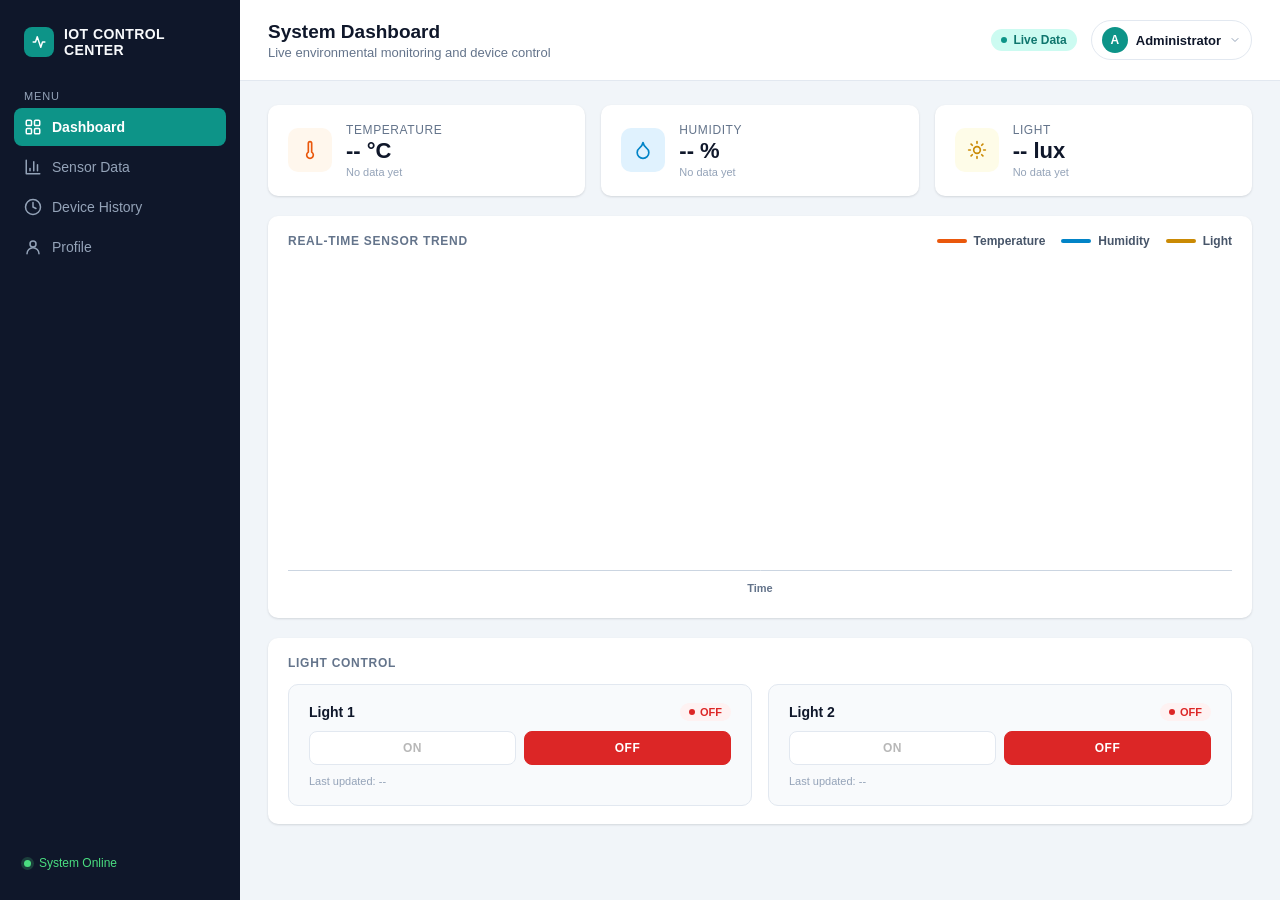
==== frontend/html/dashboard.html @ e50eae49 "Upload complete IoT project" ====
<!DOCTYPE html>
<html lang="en">
<head>
<meta charset="UTF-8" />
<meta name="viewport" content="width=device-width, initial-scale=1.0" />
<title>Dashboard - IoT Control Center</title>
<link rel="stylesheet" href="../css/app.css" />
<link rel="stylesheet" href="../css/dashboard.css" />
</head>
<body>
<div class="app-shell">

  <aside class="sidebar">
    <div class="sidebar-logo"><span class="logo-mark"><svg viewBox="0 0 24 24" fill="none" stroke-width="2.5" stroke-linecap="round" stroke-linejoin="round"><path d="M22 12h-4l-3 9L9 3l-3 9H2"/></svg></span> IOT CONTROL CENTER</div>
    <div class="sidebar-section-label">Menu</div>
    <nav class="sidebar-nav" aria-label="Main navigation">
      <a href="dashboard.html" class="active" aria-current="page"><span class="icon"><svg viewBox="0 0 24 24" fill="none" stroke-width="2" stroke-linecap="round" stroke-linejoin="round"><rect width="7" height="7" x="3" y="3" rx="1.5"/><rect width="7" height="7" x="14" y="3" rx="1.5"/><rect width="7" height="7" x="14" y="14" rx="1.5"/><rect width="7" height="7" x="3" y="14" rx="1.5"/></svg></span> Dashboard</a>
      <a href="sensor-history.html"><span class="icon"><svg viewBox="0 0 24 24" fill="none" stroke-width="2" stroke-linecap="round" stroke-linejoin="round"><path d="M3 3v18h18"/><path d="M18 17V9"/><path d="M13 17V5"/><path d="M8 17v-3"/></svg></span> Sensor Data</a>
      <a href="device-history.html"><span class="icon"><svg viewBox="0 0 24 24" fill="none" stroke-width="2" stroke-linecap="round" stroke-linejoin="round"><circle cx="12" cy="12" r="10"/><polyline points="12 6 12 12 16 14"/></svg></span> Device History</a>
      <a href="profile.html"><span class="icon"><svg viewBox="0 0 24 24" fill="none" stroke-width="2" stroke-linecap="round" stroke-linejoin="round"><circle cx="12" cy="8" r="4"/><path d="M4 21a8 8 0 0 1 16 0"/></svg></span> Profile</a>
    </nav>
    <div class="sidebar-footer"><span class="dot"></span> System Online</div>
  </aside>

  <div class="main">
    <div class="topbar">
      <div>
        <h1>System Dashboard</h1>
        <p class="subtitle">Live environmental monitoring and device control</p>
      </div>
      <div class="topbar-right">
        <span class="live-badge"><span class="dot"></span> Live Data</span>
        <div class="user-menu-wrap">
          <button type="button" class="user-chip" id="user-chip" aria-expanded="false" aria-controls="user-menu">
          <span class="user-avatar" aria-hidden="true">A</span>
          <span class="user-name">Administrator</span>
          <span class="chevron"><svg viewBox="0 0 24 24" fill="none" stroke-width="2" stroke-linecap="round" stroke-linejoin="round"><path d="m6 9 6 6 6-6"/></svg></span>
          </button>
          <div class="user-menu" id="user-menu">
            <button type="button" id="logout-btn" class="logout-action">Logout</button>
          </div>
        </div>
      </div>
    </div>

    <main class="content">

      <div class="sensor-grid">
        <div class="card sensor-card">
          <div class="sensor-icon temp"><svg viewBox="0 0 24 24" fill="none" stroke-width="2" stroke-linecap="round" stroke-linejoin="round"><path d="M14 4v10.54a4 4 0 1 1-4 0V4a2 2 0 0 1 4 0Z"/></svg></div>
          <div>
            <div class="sensor-label">Temperature</div>
            <div class="sensor-value"><span id="temp-value">--</span> °C</div>
            <div class="sensor-updated" id="temp-updated">No data yet</div>
          </div>
        </div>
        <div class="card sensor-card">
          <div class="sensor-icon humidity"><svg viewBox="0 0 24 24" fill="none" stroke-width="2" stroke-linecap="round" stroke-linejoin="round"><path d="M12 22a7 7 0 0 0 7-7c0-2-1-3.9-3-5.5s-3.5-4-4-6.5c-.5 2.5-2 4.9-4 6.5C6 11.1 5 13 5 15a7 7 0 0 0 7 7z"/></svg></div>
          <div>
            <div class="sensor-label">Humidity</div>
            <div class="sensor-value"><span id="humidity-value">--</span> %</div>
            <div class="sensor-updated" id="humidity-updated">No data yet</div>
          </div>
        </div>
        <div class="card sensor-card">
          <div class="sensor-icon light"><svg viewBox="0 0 24 24" fill="none" stroke-width="2" stroke-linecap="round" stroke-linejoin="round"><circle cx="12" cy="12" r="4"/><path d="M12 2v2"/><path d="M12 20v2"/><path d="m4.93 4.93 1.41 1.41"/><path d="m17.66 17.66 1.41 1.41"/><path d="M2 12h2"/><path d="M20 12h2"/><path d="m6.34 17.66-1.41 1.41"/><path d="m19.07 4.93-1.41 1.41"/></svg></div>
          <div>
            <div class="sensor-label">Light</div>
            <div class="sensor-value"><span id="light-value">--</span> lux</div>
            <div class="sensor-updated" id="light-updated">No data yet</div>
          </div>
        </div>
      </div>

      <div class="card chart-card">
        <div class="chart-head">
          <div class="section-title">Real-time Sensor Trend</div>
          <div class="chart-legend" aria-label="Chart legend">
            <div class="chart-legend-item">
              <span class="chart-legend-line temp"></span>
              <span>Temperature</span>
            </div>
            <div class="chart-legend-item">
              <span class="chart-legend-line humidity"></span>
              <span>Humidity</span>
            </div>
            <div class="chart-legend-item">
              <span class="chart-legend-line light"></span>
              <span>Light</span>
            </div>
          </div>
        </div>
        <div class="chart-wrap">
          <canvas id="trend-chart" role="img" aria-label="Temperature, Humidity, and Light trend over time"></canvas>
        </div>
      </div>

      <div class="card">
        <div class="section-title">Light Control</div>
        <div class="light-grid">
          <div class="card light-card" id="light-1-card" data-status="OFF">
            <div class="light-card-head">
              <span class="light-name">Light 1</span>
              <span class="status-pill off" role="status" aria-live="polite"><span class="dot"></span><span class="status-text">OFF</span></span>
            </div>
            <div class="toggle-row">
              <button type="button" class="toggle-btn on-btn" disabled>ON</button>
              <button type="button" class="toggle-btn off-btn is-active" disabled>OFF</button>
            </div>
            <div class="light-updated">Last updated: --</div>
          </div>

          <div class="card light-card" id="light-2-card" data-status="OFF">
            <div class="light-card-head">
              <span class="light-name">Light 2</span>
              <span class="status-pill off" role="status" aria-live="polite"><span class="dot"></span><span class="status-text">OFF</span></span>
            </div>
            <div class="toggle-row">
              <button type="button" class="toggle-btn on-btn" disabled>ON</button>
              <button type="button" class="toggle-btn off-btn is-active" disabled>OFF</button>
            </div>
            <div class="light-updated">Last updated: --</div>
          </div>
        </div>
      </div>

    </main>
  </div>
</div>


<script src="../js/api.js"></script>
<script src="../js/app.js"></script>
<script src="../vendor/chart.umd.min.js"></script>
<script src="../js/dashboard.js"></script>
</body>
</html>
---- frontend/css/app.css ----
/* Shared shell for Dashboard, Sensor Data, Device History, and Profile. */

:root {
  --sidebar-bg: #0f172a;
  --sidebar-bg-hover: #1e293b;
  --sidebar-text: #94a3b8;
  --sidebar-text-active: #f8fafc;
  --accent: #0d9488;
  --accent-dark: #0f766e;
  --accent-soft: #ccfbf1;
  --on: #16a34a;
  --off: #dc2626;
  --loading: #d97706;
  --bg-page: #f1f5f9;
  --bg-card: #ffffff;
  --border: #e2e8f0;
  --text-main: #0f172a;
  --text-muted: #64748b;
  --radius: 10px;
  --shadow-card: 0 1px 3px rgba(15, 23, 42, 0.08), 0 1px 2px rgba(15, 23, 42, 0.06);
  --shadow-elevated: 0 10px 30px rgba(15, 23, 42, 0.12);
}

* {
  box-sizing: border-box;
}

html {
  min-width: 1024px;
}

body {
  margin: 0;
  font-family: -apple-system, BlinkMacSystemFont, "Segoe UI", sans-serif;
  background: var(--bg-page);
  color: var(--text-main);
  -webkit-font-smoothing: antialiased;
}

svg {
  display: block;
}

.icon svg,
.logo-mark svg,
.chevron svg {
  width: 1em;
  height: 1em;
  stroke: currentColor;
}

/* App layout */
.app-shell {
  display: flex;
  min-height: 100vh;
}

.sidebar {
  width: 240px;
  flex-shrink: 0;
  display: flex;
  flex-direction: column;
  padding: 20px 14px;
  background: var(--sidebar-bg);
  color: var(--sidebar-text);
}

.sidebar-logo {
  display: flex;
  align-items: center;
  gap: 10px;
  padding: 6px 10px 22px;
  color: var(--sidebar-text-active);
  font-size: 14px;
  font-weight: 700;
  letter-spacing: 0.03em;
}

.logo-mark {
  display: inline-flex;
  align-items: center;
  justify-content: center;
  flex-shrink: 0;
  width: 30px;
  height: 30px;
  border-radius: 8px;
  background: var(--accent);
  color: #fff;
}

.sidebar-section-label {
  padding: 10px 10px 6px;
  color: var(--sidebar-text);
  font-size: 11px;
  letter-spacing: 0.08em;
  text-transform: uppercase;
}

.sidebar-nav {
  display: flex;
  flex-direction: column;
  gap: 2px;
}

.sidebar-nav a {
  display: flex;
  align-items: center;
  gap: 10px;
  padding: 10px;
  border-radius: 8px;
  color: var(--sidebar-text);
  font-size: 14px;
  text-decoration: none;
  transition: background 0.15s, color 0.15s;
}

.sidebar-nav a:hover {
  background: var(--sidebar-bg-hover);
  color: var(--sidebar-text-active);
}

.sidebar-nav a.active {
  background: var(--accent);
  color: #fff;
  font-weight: 600;
}

.sidebar-nav .icon {
  width: 18px;
  flex-shrink: 0;
  font-size: 18px;
}

.sidebar-footer {
  display: flex;
  align-items: center;
  gap: 8px;
  margin-top: auto;
  padding: 10px;
  color: #4ade80;
  font-size: 12px;
}

.sidebar-footer .dot {
  width: 7px;
  height: 7px;
  border-radius: 50%;
  background: #4ade80;
  box-shadow: 0 0 0 3px rgba(74, 222, 128, 0.2);
}

.main {
  flex: 1;
  min-width: 0;
  display: flex;
  flex-direction: column;
}

.topbar {
  display: flex;
  align-items: center;
  justify-content: space-between;
  padding: 20px 28px;
  background: var(--bg-card);
  border-bottom: 1px solid var(--border);
}

.topbar h1 {
  margin: 0 0 2px;
  font-size: 19px;
}

.topbar .subtitle {
  margin: 0;
  color: var(--text-muted);
  font-size: 13px;
}

.topbar-right {
  display: flex;
  align-items: center;
  gap: 14px;
}

.content {
  flex: 1;
  padding: 24px 28px;
}

/* Account menu */
.user-menu-wrap {
  position: relative;
}

.user-chip {
  display: flex;
  align-items: center;
  gap: 8px;
  padding: 6px 10px;
  border: 1px solid var(--border);
  border-radius: 999px;
  background: #fff;
  color: var(--text-main);
  font: inherit;
  cursor: pointer;
}

.user-chip:hover {
  background: #f8fafc;
}

.user-avatar {
  display: flex;
  align-items: center;
  justify-content: center;
  width: 26px;
  height: 26px;
  border-radius: 50%;
  background: var(--accent);
  color: #fff;
  font-size: 12px;
  font-weight: 700;
}

.user-name {
  font-size: 13px;
  font-weight: 600;
}

.chevron {
  display: flex;
  align-items: center;
  color: #94a3b8;
  font-size: 12px;
}

.user-menu {
  position: absolute;
  top: calc(100% + 8px);
  right: 0;
  z-index: 20;
  display: none;
  min-width: 140px;
  overflow: hidden;
  border: 1px solid var(--border);
  border-radius: 8px;
  background: #fff;
  box-shadow: var(--shadow-elevated);
}

.user-menu.open {
  display: block;
}

.user-menu button {
  display: block;
  width: 100%;
  padding: 10px 14px;
  border: 0;
  background: transparent;
  color: var(--text-main);
  font: inherit;
  font-size: 13px;
  text-align: left;
  text-decoration: none;
  cursor: pointer;
}

.user-menu button:hover {
  background: #f8fafc;
}

.user-menu .logout-action {
  color: var(--off);
}

.user-menu .logout-action:hover {
  background: #fef2f2;
}

/* Reusable card and status styles */
.card {
  padding: 18px 20px;
  border-radius: var(--radius);
  background: var(--bg-card);
  box-shadow: var(--shadow-card);
}

.status-pill {
  display: inline-flex;
  align-items: center;
  gap: 5px;
  padding: 3px 9px;
  border-radius: 999px;
  font-size: 11px;
  font-weight: 700;
  text-transform: uppercase;
}

.status-pill .dot {
  width: 6px;
  height: 6px;
  border-radius: 50%;
}

.status-pill.on {
  background: #f0fdf4;
  color: var(--on);
}

.status-pill.on .dot {
  background: var(--on);
}

.status-pill.off {
  background: #fef2f2;
  color: var(--off);
}

.status-pill.off .dot {
  background: var(--off);
}

.status-pill.loading {
  background: #fffbeb;
  color: var(--loading);
}

.status-pill.loading .dot {
  background: var(--loading);
  animation: pulse 1s infinite;
}

@keyframes pulse {
  50% {
    opacity: 0.3;
  }
}

a:focus-visible,
button:focus-visible {
  outline: 3px solid var(--accent);
  outline-offset: 3px;
}

@media (prefers-reduced-motion: reduce) {
  .status-pill.loading .dot {
    animation: none;
  }
}
---- frontend/css/dashboard.css ----
/* Dashboard page-specific styles. */

:root {
  --temp: #ea580c;
  --humidity: #0284c7;
  --light: #ca8a04;
}

.section-title {
  margin: 0 0 14px;
  color: var(--text-muted);
  font-size: 12px;
  font-weight: 700;
  letter-spacing: 0.06em;
  text-transform: uppercase;
}

.live-badge {
  display: inline-flex;
  align-items: center;
  gap: 6px;
  padding: 4px 10px;
  border-radius: 999px;
  background: var(--accent-soft);
  color: var(--accent-dark);
  font-size: 12px;
  font-weight: 600;
}

.live-badge .dot {
  width: 6px;
  height: 6px;
  border-radius: 50%;
  background: var(--accent);
}

.sensor-grid {
  display: grid;
  grid-template-columns: repeat(3, minmax(0, 1fr));
  gap: 16px;
  margin-bottom: 20px;
}

.sensor-card {
  display: flex;
  align-items: center;
  gap: 14px;
}

.sensor-icon {
  display: flex;
  align-items: center;
  justify-content: center;
  width: 44px;
  height: 44px;
  flex-shrink: 0;
  border-radius: 10px;
}

.sensor-icon svg {
  width: 20px;
  height: 20px;
  stroke: currentColor;
}

.sensor-icon.temp {
  background: #fff7ed;
  color: var(--temp);
}

.sensor-icon.humidity {
  background: #e0f2fe;
  color: var(--humidity);
}

.sensor-icon.light {
  background: #fefce8;
  color: var(--light);
}

.sensor-label {
  color: var(--text-muted);
  font-size: 12px;
  letter-spacing: 0.05em;
  text-transform: uppercase;
}

.sensor-value {
  font-size: 22px;
  font-weight: 700;
  line-height: 1.3;
}

.sensor-updated {
  color: #94a3b8;
  font-size: 11px;
}

.chart-card {
  margin-bottom: 20px;
}

.chart-head {
  display: flex;
  align-items: center;
  justify-content: space-between;
  gap: 18px;
  margin-bottom: 12px;
}

.chart-head .section-title {
  margin: 0;
}

.chart-legend {
  display: flex;
  align-items: center;
  flex-wrap: wrap;
  gap: 16px;
}

.chart-legend-item {
  display: inline-flex;
  align-items: center;
  gap: 7px;
  color: #475569;
  font-size: 12px;
  font-weight: 600;
}

.chart-legend-line {
  display: inline-block;
  width: 30px;
  height: 4px;
  flex-shrink: 0;
  border-radius: 999px;
}

.chart-legend-line.temp {
  background: var(--temp);
}

.chart-legend-line.humidity {
  background: var(--humidity);
}

.chart-legend-line.light {
  background: var(--light);
}

.chart-wrap {
  position: relative;
  height: 340px;
}

.light-grid {
  display: grid;
  grid-template-columns: repeat(2, minmax(0, 1fr));
  gap: 16px;
}

.light-card {
  display: flex;
  flex-direction: column;
  gap: 10px;
  border: 1px solid var(--border);
  background: #f8fafc;
  box-shadow: none;
}

.light-card-head {
  display: flex;
  align-items: center;
  justify-content: space-between;
}

.light-name {
  font-size: 14px;
  font-weight: 600;
}

.toggle-row {
  display: flex;
  gap: 8px;
}

.toggle-btn {
  flex: 1;
  padding: 9px 0;
  border: 1px solid var(--border);
  border-radius: 8px;
  background: #fff;
  font-size: 12px;
  font-weight: 700;
  letter-spacing: 0.04em;
  cursor: pointer;
}

.toggle-btn:disabled {
  opacity: 1;
  cursor: not-allowed;
}

.light-card[aria-busy="true"] .toggle-btn {
  opacity: 0.5;
}

.toggle-btn.on-btn.is-active {
  border-color: var(--on);
  background: var(--on);
  color: #fff;
}

.toggle-btn.off-btn.is-active {
  border-color: var(--off);
  background: var(--off);
  color: #fff;
}

.light-updated {
  color: #94a3b8;
  font-size: 11px;
}
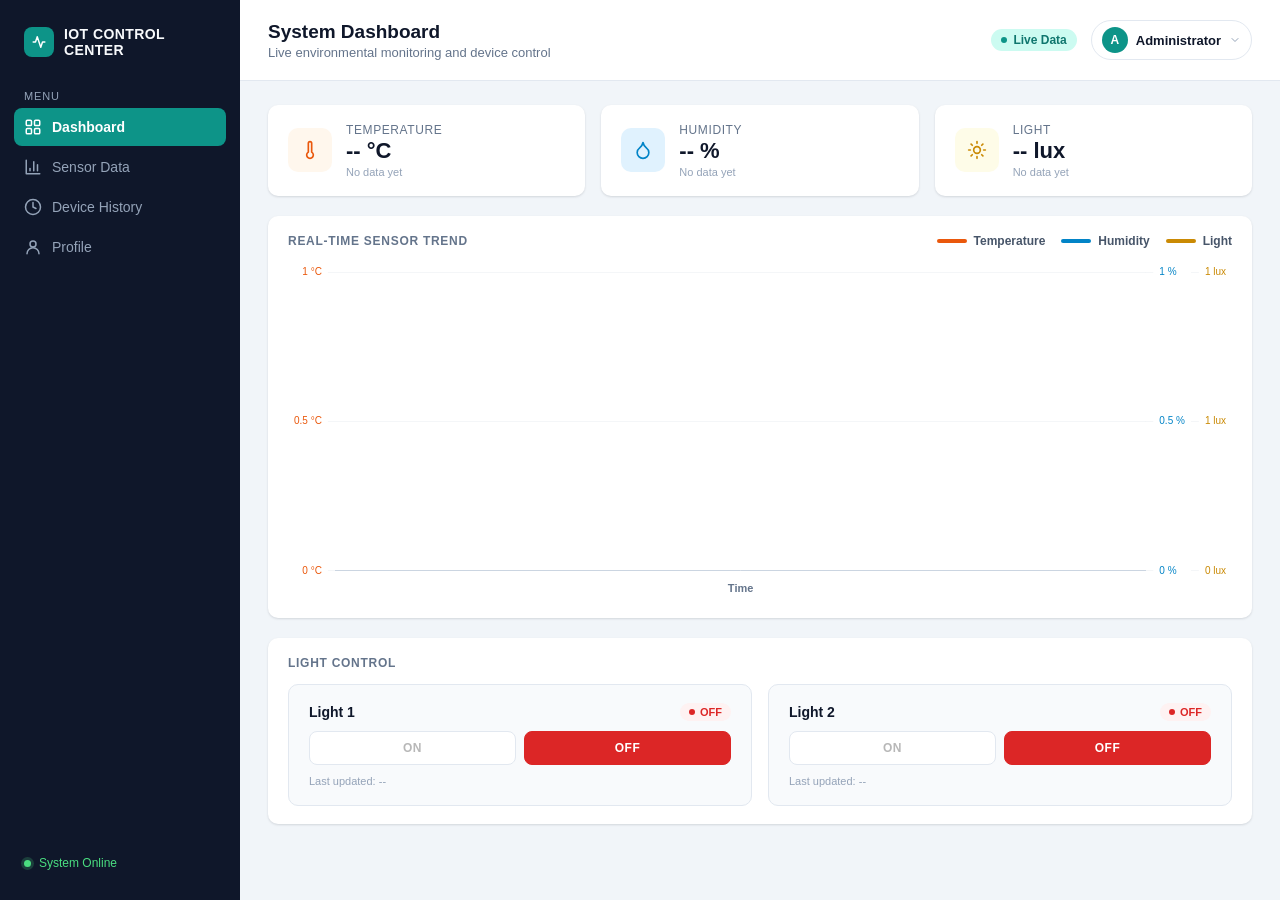
==== commit a61fa6d3: "Initial commit - IoT Control Center" ====
--- a/frontend/html/dashboard.html
+++ b/frontend/html/dashboard.html
@@ -129,9 +129,9 @@
 </div>
 
 
-<script src="../js/api.js"></script>
 <script src="../js/app.js"></script>
 <script src="../vendor/chart.umd.min.js"></script>
+<script src="../js/dashboard-state.js"></script>
 <script src="../js/dashboard.js"></script>
 </body>
 </html>
